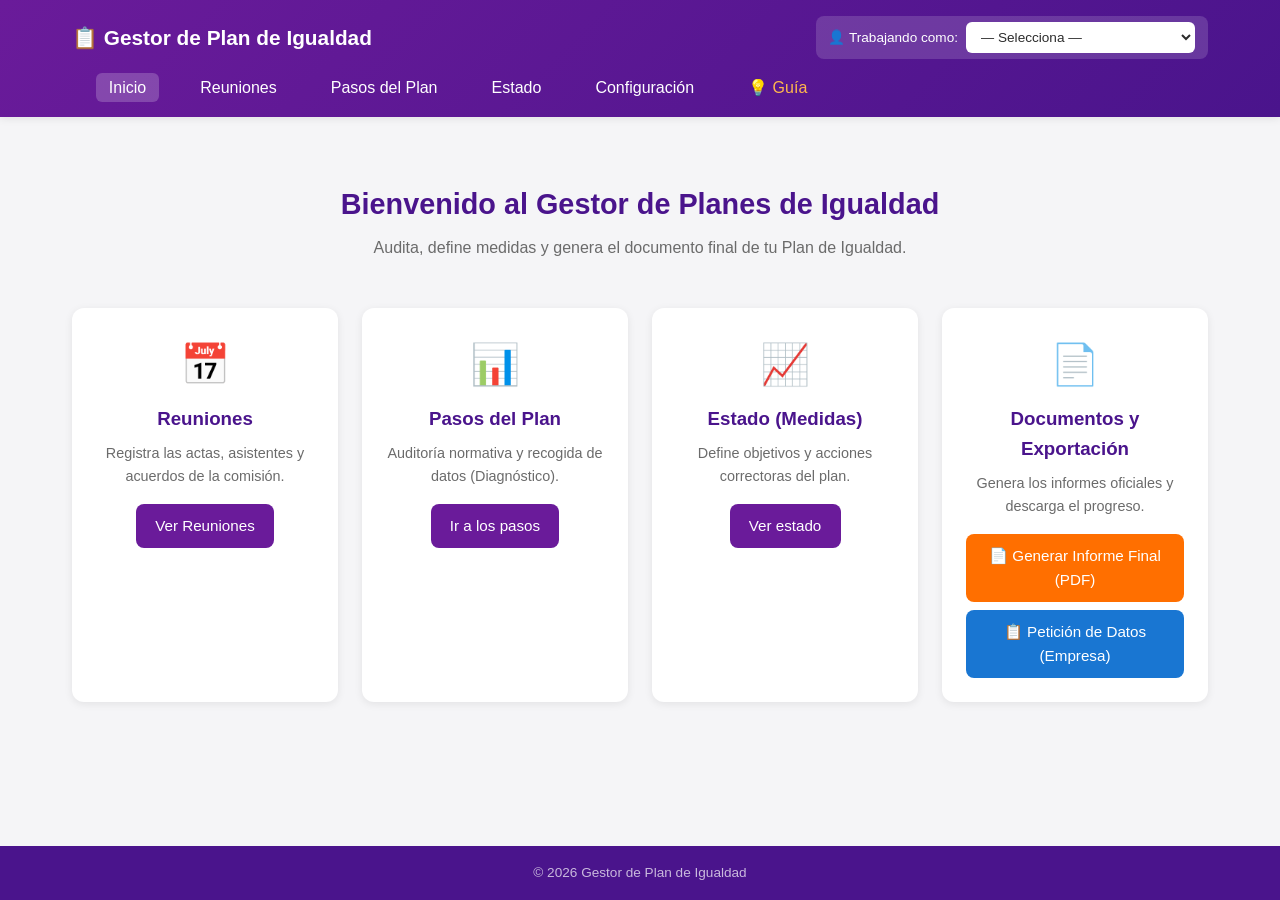
==== index.html @ d77b58f7 "puesta en marcha" ====
<!DOCTYPE html>
<html lang="es">
<head>
    <meta charset="UTF-8">
    <meta name="viewport" content="width=device-width, initial-scale=1.0">
    <title>Plan de Igualdad - Gestor</title>
    <link rel="stylesheet" href="css/styles.css">
</head>
<body>
    <header class="main-header">
        <div class="header-container">
            <h1>📋 Gestor de Plan de Igualdad</h1>
            <div class="demo-badge" id="demoBadge" style="display:none;" title="Los datos actuales son de ejemplo. Se quitará al guardar datos propios.">
                🎭 Modo DEMO
            </div>
            <div class="user-selector" id="userSelector">
                <span class="user-label">👤 Trabajando como:</span>
                <select id="usuarioActualSelect" title="Selecciona quién está trabajando">
                    <option value="">— Selecciona —</option>
                </select>
            </div>

            <nav id="mainNav"></nav>
        </div>
    </header>

    <main class="container">
        <section class="hero">
            <h2>Bienvenido al Gestor de Planes de Igualdad</h2>
            <p>Audita, define medidas y genera el documento final de tu Plan de Igualdad.</p>
        </section>

        <section class="cards">
            <div class="card">
                <div class="card-icon">📅</div>
                <h3>Reuniones</h3>
                <p>Registra las actas, asistentes y acuerdos de la comisión.</p>
                <a href="reuniones.html" class="btn">Ver Reuniones</a>
            </div>

            <div class="card">
                <div class="card-icon">📊</div>
                <h3>Pasos del Plan</h3>
                <p>Auditoría normativa y recogida de datos (Diagnóstico).</p>
                <a href="cumplimiento.html" class="btn">Ir a los pasos</a>
            </div>

            <div class="card">
                <div class="card-icon">📈</div>
                <h3>Estado (Medidas)</h3>
                <p>Define objetivos y acciones correctoras del plan.</p>
                <a href="estado.html" class="btn">Ver estado</a>
            </div>

            <div class="card">
                <div class="card-icon">📄</div>
                <h3>Documentos y Exportación</h3>
                <p>Genera los informes oficiales y descarga el progreso.</p>
                <div style="display: flex; flex-direction: column; gap: 0.5rem; margin-top: 1rem;">
                    <a href="informe.html" target="_blank" class="btn" style="background:var(--secondary);">📄 Generar Informe Final (PDF)</a>
                    <a href="peticion.html" target="_blank" class="btn" style="background:#1976d2;">📋 Petición de Datos (Empresa)</a>
                </div>
            </div>
        </section>
    </main>

    <footer class="main-footer">
        <p>&copy; 2026 Gestor de Plan de Igualdad</p>
    </footer>

    <script src="js/app.js"></script>
    <script src="js/modelo.js"></script>
    <script src="js/usuario-selector.js"></script>
    <script src="js/seed.js"></script>
    <script src="js/seed-loader.js"></script>
    <script src="js/nav.js"></script>
</body>
</html>
---- css/styles.css ----
/* ===== Reset y base ===== */
* { margin: 0; padding: 0; box-sizing: border-box; }

:root {
    --primary: #6a1b9a;
    --primary-dark: #4a148c;
    --secondary: #ff6f00;
    --bg: #f5f5f7;
    --card-bg: #ffffff;
    --text: #2c2c2c;
    --text-light: #6b6b6b;
    --border: #e0e0e0;
    --success: #2e7d32;
    --danger: #c62828;
    --shadow: 0 2px 8px rgba(0,0,0,0.08);
}

body {
    font-family: -apple-system, BlinkMacSystemFont, "Segoe UI", Roboto, sans-serif;
    background: var(--bg);
    color: var(--text);
    line-height: 1.6;
    display: flex;
    flex-direction: column;
    min-height: 100vh;
}

/* ===== Header ===== */
.main-header {
    background: linear-gradient(135deg, var(--primary) 0%, var(--primary-dark) 100%);
    color: #fff;
    box-shadow: var(--shadow);
}
.header-container {
    max-width: 1200px;
    margin: 0 auto;
    padding: 1rem 2rem;
    display: flex;
    justify-content: space-between;
    align-items: center;
    flex-wrap: wrap;
    gap: 1rem;
}
.main-header h1 { font-size: 1.3rem; }
.main-header nav a {
    color: #fff;
    text-decoration: none;
    margin-left: 1.5rem;
    padding: 0.4rem 0.8rem;
    border-radius: 6px;
    transition: background 0.2s;
}
.main-header nav a:hover,
.main-header nav a.active { background: rgba(255,255,255,0.2); }

/* ===== Contenedor principal ===== */
.container {
    max-width: 1200px;
    margin: 0 auto;
    padding: 2rem;
    flex: 1;
    width: 100%;
}

/* ===== Hero ===== */
.hero {
    text-align: center;
    padding: 2rem 0 1rem;
}
.hero h2 { font-size: 1.8rem; color: var(--primary-dark); margin-bottom: 0.5rem; }
.hero p { color: var(--text-light); }

/* ===== Tarjetas ===== */
.cards {
    display: grid;
    grid-template-columns: repeat(auto-fit, minmax(250px, 1fr));
    gap: 1.5rem;
    margin-top: 2rem;
}
.card {
    background: var(--card-bg);
    border-radius: 12px;
    padding: 1.5rem;
    box-shadow: var(--shadow);
    text-align: center;
    transition: transform 0.2s, box-shadow 0.2s;
}
.card:hover { transform: translateY(-4px); box-shadow: 0 6px 16px rgba(0,0,0,0.12); }
.card-icon { font-size: 2.5rem; margin-bottom: 0.5rem; }
.card h3 { color: var(--primary-dark); margin-bottom: 0.5rem; }
.card p { color: var(--text-light); font-size: 0.9rem; margin-bottom: 1rem; }

/* ===== Botones ===== */
.btn {
    display: inline-block;
    padding: 0.6rem 1.2rem;
    border: none;
    border-radius: 8px;
    background: var(--primary);
    color: #fff;
    font-size: 0.95rem;
    cursor: pointer;
    text-decoration: none;
    transition: background 0.2s;
}
.btn:hover:not(:disabled) { background: var(--primary-dark); }
.btn:disabled { background: #ccc; cursor: not-allowed; }
.btn-primary { background: var(--primary); }
.btn-danger { background: var(--danger); }
.btn-danger:hover { background: #8e1c1c; }

/* ===== Formulario configuración ===== */
.page-title { margin-bottom: 1.5rem; }
.page-title h2 { color: var(--primary-dark); }
.page-title p { color: var(--text-light); }

.config-form fieldset {
    background: var(--card-bg);
    border: 1px solid var(--border);
    border-radius: 12px;
    padding: 1.5rem;
    margin-bottom: 1.5rem;
    box-shadow: var(--shadow);
}
.config-form legend {
    font-weight: 600;
    color: var(--primary-dark);
    padding: 0 0.5rem;
    font-size: 1.05rem;
}
.form-grid {
    display: grid;
    grid-template-columns: repeat(auto-fit, minmax(240px, 1fr));
    gap: 1rem;
    margin-top: 0.5rem;
}
.form-group { display: flex; flex-direction: column; }
.form-group label {
    font-size: 0.85rem;
    color: var(--text-light);
    margin-bottom: 0.3rem;
    font-weight: 500;
}
.form-group input,
.form-group select {
    padding: 0.55rem 0.7rem;
    border: 1px solid var(--border);
    border-radius: 8px;
    font-size: 0.95rem;
    transition: border-color 0.2s, box-shadow 0.2s;
}
.form-group input:focus,
.form-group select:focus {
    outline: none;
    border-color: var(--primary);
    box-shadow: 0 0 0 3px rgba(106,27,154,0.15);
}

.form-actions {
    display: flex;
    gap: 1rem;
    justify-content: flex-end;
    flex-wrap: wrap;
}

/* ===== Mensajes de estado ===== */
.status-message {
    margin-top: 1rem;
    padding: 0.8rem 1rem;
    border-radius: 8px;
    display: none;
    font-size: 0.95rem;
}
.status-message.success {
    display: block;
    background: #e8f5e9;
    color: var(--success);
    border: 1px solid #a5d6a7;
}
.status-message.error {
    display: block;
    background: #ffebee;
    color: var(--danger);
    border: 1px solid #ef9a9a;
}

/* ===== Footer ===== */
.main-footer {
    background: var(--primary-dark);
    color: rgba(255,255,255,0.7);
    text-align: center;
    padding: 1rem;
    font-size: 0.85rem;
}

/* ===== Responsive ===== */
@media (max-width: 600px) {
    .header-container { flex-direction: column; align-items: flex-start; }
    .main-header nav a { margin-left: 0; margin-right: 1rem; }
    .container { padding: 1rem; }
    .form-actions { justify-content: stretch; }
    .form-actions .btn { flex: 1; }
}

/* ===== Selector de usuario (cabecera) ===== */
.user-selector {
    display: flex;
    align-items: center;
    gap: 0.5rem;
    background: rgba(255,255,255,0.15);
    padding: 0.4rem 0.8rem;
    border-radius: 8px;
}
.user-selector .user-label {
    font-size: 0.85rem;
    color: #fff;
    white-space: nowrap;
}
.user-selector select {
    padding: 0.35rem 0.6rem;
    border: 1px solid rgba(255,255,255,0.4);
    border-radius: 6px;
    background: #fff;
    color: var(--text);
    font-size: 0.85rem;
    cursor: pointer;
    min-width: 160px;
}

@media (max-width: 600px) {
    .user-selector { width: 100%; justify-content: space-between; }
    .user-selector select { flex: 1; }
}

/* ===== Estados de pasos (usado en Bloque B) ===== */
.estado-badge {
    display: inline-block;
    padding: 0.15rem 0.6rem;
    border-radius: 12px;
    font-size: 0.75rem;
    font-weight: 600;
    text-transform: uppercase;
    letter-spacing: 0.03em;
}
.estado-pendiente { background: #e0e0e0; color: #616161; }
.estado-en_curso  { background: #fff3e0; color: #e65100; }
.estado-hecho     { background: #e8f5e9; color: #2e7d32; }
.estado-validado  { background: #e3f2fd; color: #1565c0; }

/* ===== Badge Modo DEMO ===== */
.demo-badge {
    display: flex;
    align-items: center;
    gap: 0.4rem;
    padding: 0.35rem 0.8rem;
    background: #fff3e0;
    color: #e65100;
    border: 1px solid #ffb74d;
    border-radius: 8px;
    font-size: 0.8rem;
    font-weight: 600;
    animation: demoPulse 2.5s ease-in-out infinite;
}

@keyframes demoPulse {
    0%, 100% { opacity: 1; }
    50%      { opacity: 0.75; }
}

@media (max-width: 600px) {
    .demo-badge { font-size: 0.72rem; padding: 0.3rem 0.6rem; }
}

/* ===== Fichas de trabajo ===== */
.paso-item.estado-item-en_curso { background: #fff8e1; }
.paso-item.estado-item-hecho    { background: #f1f8e9; }
.paso-item.estado-item-validado { background: #e3f2fd; }

.ficha-trabajo {
    background: #fff;
    border: 1px solid var(--border);
    border-radius: 8px;
    padding: 1rem;
    margin-bottom: 1rem;
}

.ficha-grid {
    display: grid;
    grid-template-columns: repeat(auto-fit, minmax(180px, 1fr));
    gap: 0.8rem;
}

.btn-toggle-ficha:hover { text-decoration: none !important; }

.historial-detalle summary:hover { color: var(--primary-dark); }

/* ===== Auditoría ===== */
.estado-no_conforme { background: #ffebee; color: #c62828; }
.paso-item.estado-item-no_conforme { background: #fff5f5; border-left: 4px solid #c62828; }

/* ===== Zona de evidencias ===== */
input[type="file"] {
    cursor: pointer;
}
.btn-success {
    background: var(--success) !important;
    color: #fff !important;
}
.btn-success:hover {
    background: #1b5e20 !important;
}

/* Arreglo para que los botones de acción no se amontonen en pantallas pequeñas */
.form-actions {
    display: flex;
    flex-wrap: wrap;
    gap: 10px;
    justify-content: center; /* Los centra en el móvil */
}

@media (min-width: 768px) {
    .form-actions {
        justify-content: space-between; /* En PC los separa a los lados */
    }
}

/* Estilos para el desplegable de cada paso */
.paso-details > summary::-webkit-details-marker { display: none; }
.paso-details > summary:hover { background: #f5f5f7 !important; }
.paso-details[open] > summary { border-bottom: 1px solid var(--border); background: #f9f9f9 !important; }
.paso-details[open] > summary .paso-titulo { color: var(--primary-dark); }
/* Cambiar el color del fondo del paso según su estado */
.paso-item.estado-item-conforme summary { border-left: 4px solid var(--success); }
.paso-item.estado-item-parcial summary { border-left: 4px solid var(--secondary); }
.paso-item.estado-item-no_conforme summary { border-left: 4px solid var(--danger); }
.paso-item.estado-item-sin_auditar summary { border-left: 4px solid #ccc; }

/* Estilos para el desplegable de cada paso */
.paso-details > summary::-webkit-details-marker { display: none; }
.paso-details > summary:hover { background: #f5f5f7 !important; }
.paso-details[open] > summary { border-bottom: 1px solid var(--border); background: #f9f9f9 !important; }
.paso-details[open] > summary .paso-titulo { color: var(--primary-dark); }

/* Color del borde izquierdo según el estado */
.paso-item summary { border-left: 4px solid transparent; }
.paso-item.estado-item-conforme summary { border-left: 4px solid var(--success); }
.paso-item.estado-item-parcial summary { border-left: 4px solid var(--secondary); }
.paso-item.estado-item-no_conforme summary { border-left: 4px solid var(--danger); }
.paso-item.estado-item-sin_auditar summary { border-left: 4px solid #ccc; }

/* ===== Toasts (Notificaciones flotantes) ===== */
#toast-container {
    position: fixed;
    top: 20px;
    left: 50%;
    transform: translateX(-50%);
    z-index: 9999;
    display: flex;
    flex-direction: column;
    gap: 10px;
    pointer-events: none;
}

.toast {
    background: #333;
    color: #fff;
    padding: 12px 24px;
    border-radius: 8px;
    box-shadow: 0 4px 12px rgba(0,0,0,0.15);
    font-size: 0.95rem;
    font-weight: 500;
    display: flex;
    align-items: center;
    gap: 10px;
    animation: slideDown 0.3s ease-out forwards;
    opacity: 0;
    pointer-events: auto;
}

.toast.success { background: var(--success); }
.toast.error { background: var(--danger); }

@keyframes slideDown {
    from { transform: translateY(-20px); opacity: 0; }
    to { transform: translateY(0); opacity: 1; }
}

@keyframes fadeOut {
    from { opacity: 1; }
    to { opacity: 0; }
}
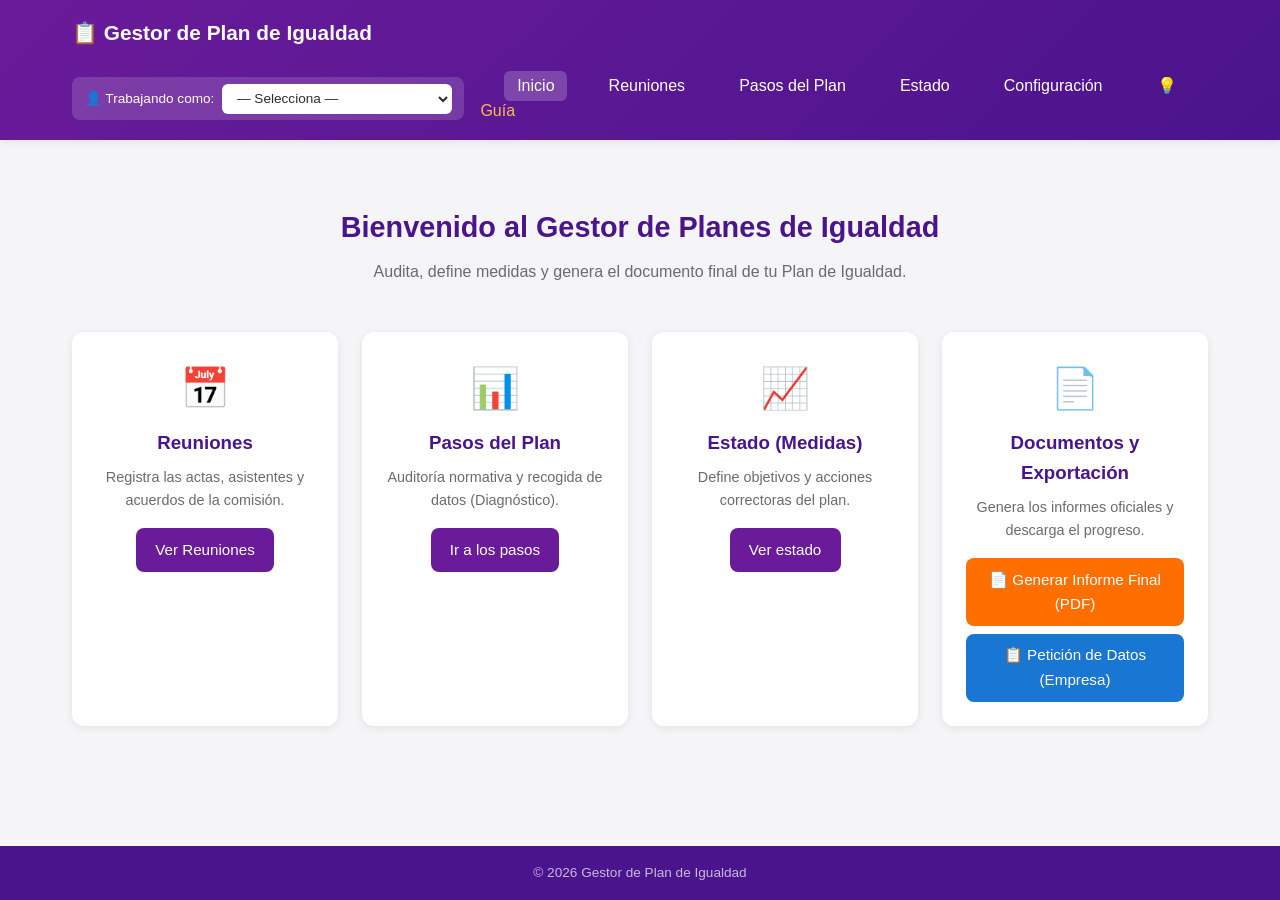
==== commit c0ff9e47: "responsive" ====
--- a/index.html
+++ b/index.html
@@ -9,18 +9,29 @@
 <body>
     <header class="main-header">
         <div class="header-container">
-            <h1>📋 Gestor de Plan de Igualdad</h1>
-            <div class="demo-badge" id="demoBadge" style="display:none;" title="Los datos actuales son de ejemplo. Se quitará al guardar datos propios.">
-                🎭 Modo DEMO
-            </div>
-            <div class="user-selector" id="userSelector">
-                <span class="user-label">👤 Trabajando como:</span>
-                <select id="usuarioActualSelect" title="Selecciona quién está trabajando">
-                    <option value="">— Selecciona —</option>
-                </select>
+            <div style="display:flex; justify-content:space-between; align-items:center; width:100%; flex-wrap: wrap;">
+                <h1>📋 Gestor de Plan de Igualdad</h1>
+                
+                <!-- Botón hamburguesa (solo móvil) -->
+                <button class="mobile-menu-btn" id="mobileMenuBtn" aria-label="Abrir menú">☰</button>
             </div>
 
-            <nav id="mainNav"></nav>
+            <!-- Contenedor de la navegación que se colapsa en móvil -->
+            <div class="nav-container" id="navContainer">
+                <div class="header-tools">
+                    <div class="demo-badge" id="demoBadge" style="display:none;" title="Los datos actuales son de ejemplo. Se quitará al guardar datos propios.">
+                        🎭 Modo DEMO
+                    </div>
+                    <div class="user-selector" id="userSelector">
+                        <span class="user-label">👤 Trabajando como:</span>
+                        <select id="usuarioActualSelect" title="Selecciona quién está trabajando">
+                            <option value="">— Selecciona —</option>
+                        </select>
+                    </div>
+                </div>
+                
+                <nav id="mainNav"></nav>
+            </div>
         </div>
     </header>
 
--- a/css/styles.css
+++ b/css/styles.css
@@ -389,3 +389,103 @@
     from { opacity: 1; }
     to { opacity: 0; }
 }
+
+/* ===== DISEÑO RESPONSIVE (Móviles y Tablets) ===== */
+
+/* Ocultar botón hamburguesa en ordenadores */
+.mobile-menu-btn {
+    display: none;
+    background: transparent;
+    border: none;
+    color: white;
+    font-size: 2rem;
+    cursor: pointer;
+    padding: 0;
+    line-height: 1;
+}
+
+/* Estilos base para el contenedor de navegación */
+.nav-container {
+    display: flex;
+    justify-content: space-between;
+    align-items: center;
+    width: 100%;
+    margin-top: 0.5rem;
+    gap: 1rem;
+}
+
+.header-tools {
+    display: flex;
+    align-items: center;
+    gap: 1rem;
+}
+
+/* --- Cambios para pantallas pequeñas (Móviles y Tablets) --- */
+@media (max-width: 900px) {
+    .header-container {
+        flex-direction: column;
+        align-items: flex-start;
+        padding: 1rem;
+    }
+    
+    .mobile-menu-btn {
+        display: block; /* Mostramos la hamburguesa */
+    }
+
+    /* Ocultamos el menú por defecto */
+    .nav-container {
+        display: none;
+        flex-direction: column;
+        align-items: flex-start;
+        width: 100%;
+        background: rgba(0,0,0,0.1);
+        padding: 1rem;
+        border-radius: 8px;
+        margin-top: 1rem;
+    }
+
+    /* Clase que activa JS para mostrar el menú */
+    .nav-container.show-mobile {
+        display: flex;
+    }
+
+    .header-tools {
+        flex-direction: column;
+        align-items: flex-start;
+        width: 100%;
+        margin-bottom: 1rem;
+        padding-bottom: 1rem;
+        border-bottom: 1px solid rgba(255,255,255,0.2);
+    }
+
+    .user-selector {
+        width: 100%;
+        flex-wrap: wrap;
+    }
+
+    .user-selector select {
+        width: 100%;
+        margin-top: 0.5rem;
+    }
+
+    /* El menú de enlaces se pone en vertical */
+    #mainNav {
+        display: flex;
+        flex-direction: column;
+        width: 100%;
+        gap: 0.5rem;
+    }
+
+    #mainNav a {
+        margin: 0;
+        padding: 0.8rem;
+        width: 100%;
+        border-radius: 8px;
+        background: rgba(255,255,255,0.05);
+    }
+
+    #mainNav a.active {
+        background: rgba(255,255,255,0.3);
+        font-weight: bold;
+    }
+}
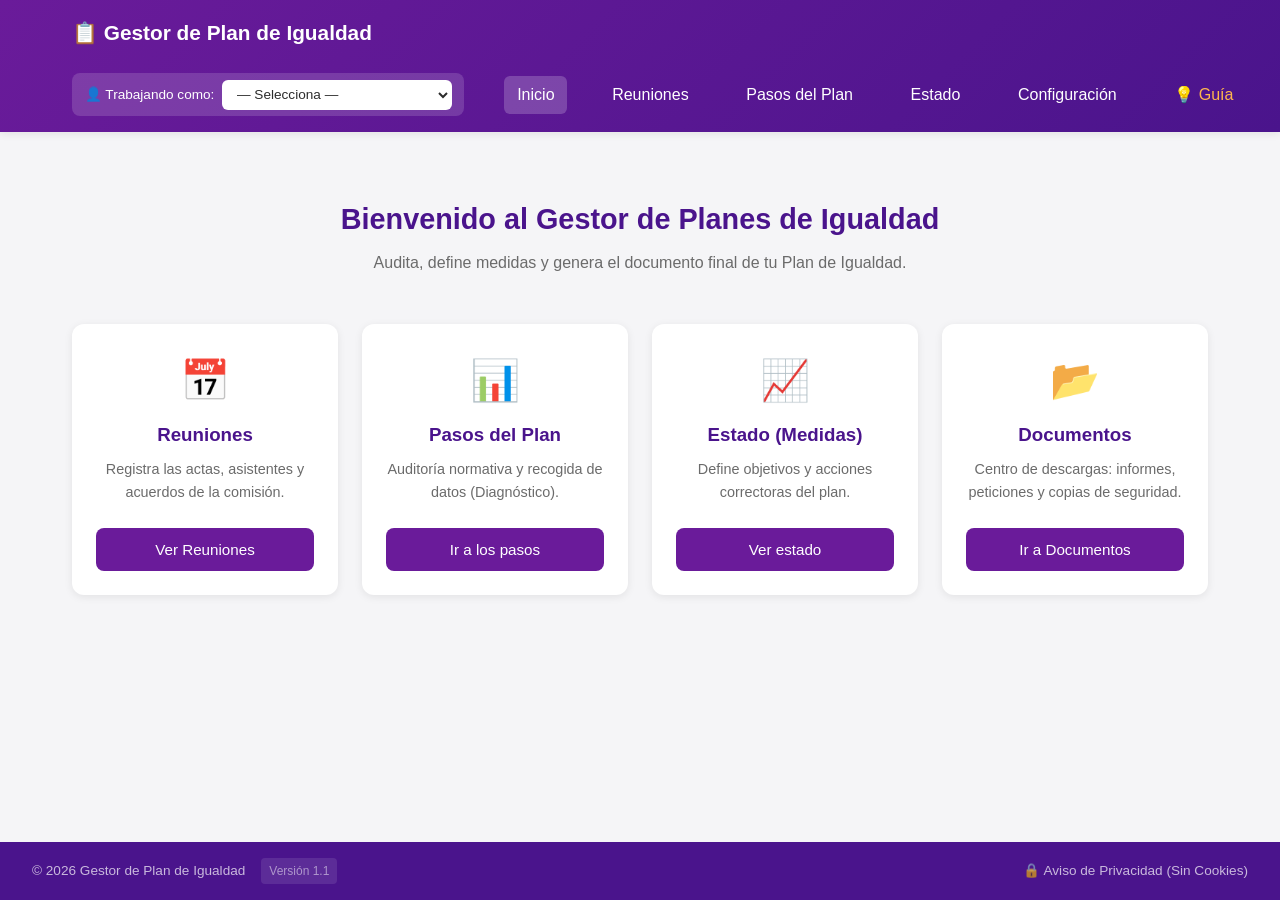
==== commit 18cfdc7c: "novacion 5" ====
--- a/index.html
+++ b/index.html
@@ -64,19 +64,20 @@
             </div>
 
             <div class="card">
-                <div class="card-icon">📄</div>
-                <h3>Documentos y Exportación</h3>
-                <p>Genera los informes oficiales y descarga el progreso.</p>
-                <div style="display: flex; flex-direction: column; gap: 0.5rem; margin-top: 1rem;">
-                    <a href="informe.html" target="_blank" class="btn" style="background:var(--secondary);">📄 Generar Informe Final (PDF)</a>
-                    <a href="peticion.html" target="_blank" class="btn" style="background:#1976d2;">📋 Petición de Datos (Empresa)</a>
-                </div>
+                <div class="card-icon">📂</div>
+                <h3>Documentos</h3>
+                <p>Centro de descargas: informes, peticiones y copias de seguridad.</p>
+                <a href="documentos.html" class="btn">Ir a Documentos</a>
             </div>
         </section>
     </main>
 
-    <footer class="main-footer">
-        <p>&copy; 2026 Gestor de Plan de Igualdad</p>
+        <footer class="main-footer" style="display:flex; justify-content:space-between; align-items:center; flex-wrap:wrap; gap:1rem; padding: 1rem 2rem;">
+        <div style="display: flex; align-items: center; gap: 1rem;">
+            <p style="margin:0;">&copy; 2026 Gestor de Plan de Igualdad</p>
+            <span style="background: rgba(255,255,255,0.1); padding: 0.2rem 0.5rem; border-radius: 4px; font-size: 0.75rem; color: rgba(255,255,255,0.5);" title="Versión de la aplicación">Versión 1.1</span>
+        </div>
+        <a href="#" onclick="event.preventDefault(); document.getElementById('modalPrivacidad').style.display='flex';" style="color:rgba(255,255,255,0.7); text-decoration:none; font-size:0.85rem; transition:color 0.2s;" onmouseover="this.style.color='#fff'" onmouseout="this.style.color='rgba(255,255,255,0.7)'">🔒 Aviso de Privacidad (Sin Cookies)</a>
     </footer>
 
     <script src="js/app.js"></script>
@@ -85,5 +86,52 @@
     <script src="js/seed.js"></script>
     <script src="js/seed-loader.js"></script>
     <script src="js/nav.js"></script>
+
+    
+    
+    <!-- Modal Aviso Legal y Privacidad -->
+    <div id="modalPrivacidad" style="display:none; position:fixed; top:0; left:0; width:100%; height:100%; background:rgba(0,0,0,0.6); z-index:9999; align-items:center; justify-content:center; padding: 1rem;">
+        <div style="background:#fff; max-width:750px; width:100%; border-radius:12px; box-shadow: 0 10px 25px rgba(0,0,0,0.2); display: flex; flex-direction: column; max-height: 90vh;">
+            
+            <div style="background:var(--primary-dark); color:#fff; padding:1rem 1.5rem; display:flex; justify-content:space-between; align-items:center; border-radius: 12px 12px 0 0;">
+                <h3 style="margin:0; font-size: 1.1rem;">⚖️ Aviso Legal y Privacidad</h3>
+                <button onclick="document.getElementById('modalPrivacidad').style.display='none'" style="background:none; border:none; color:#fff; font-size:1.5rem; cursor:pointer; line-height: 1;">✕</button>
+            </div>
+            
+            <div style="padding:1.5rem; font-size:0.9rem; overflow-y:auto; line-height: 1.6; color: #333;">
+                
+                <h4 style="color: var(--primary); margin-top: 0; margin-bottom: 0.5rem;">1. Información General (LSSI)</h4>
+                <p>En cumplimiento del artículo 10 de la Ley 34/2002 (LSSI), se informa que esta aplicación web es una herramienta de carácter personal, creada por <strong>Miguel Ángel García Rodríguez</strong> para facilitar la gestión interna del Plan de Igualdad en el seno del comité. Para cualquier consulta o duda, puede contactar en: <strong>mikeldesuait@gmail.com</strong>.</p>
+
+                <h4 style="color: var(--primary); margin-top: 1rem; margin-bottom: 0.5rem;">2. Protección de Datos (RGPD)</h4>
+                <p>De conformidad con el Reglamento (UE) 2016/679 (RGPD), se informa que los datos personales introducidos en esta aplicación (nombres de los miembros del comité, asistencias, notas, etc.) son tratados de forma estrictamente local con la única finalidad de gestionar el Plan de Igualdad (amparado por el RD 901/2020). El responsable del tratamiento de estos datos es el propio usuario que los introduce (el comité).</p>
+
+                <h4 style="color: var(--primary); margin-top: 1rem; margin-bottom: 0.5rem;">3. Almacenamiento 100% Local (Sin Servidores)</h4>
+                <p><strong>Esta aplicación no dispone de base de datos en la nube ni envía información a ningún servidor.</strong> Todos los datos que usted introduce se guardan exclusivamente en el almacenamiento local de su propio navegador (LocalStorage e IndexedDB). El creador de la herramienta no tiene acceso, en ningún momento, a los datos de la empresa ni de los trabajadores. La pérdida de datos por borrado de caché es responsabilidad del usuario, por lo que se recomienda el uso de las copias de seguridad (.json).</p>
+
+                <h4 style="color: var(--primary); margin-top: 1rem; margin-bottom: 0.5rem;">4. Política de Cookies</h4>
+                <p>Esta web <strong>no utiliza cookies</strong> de análisis, publicidad ni rastreo. Únicamente utiliza el almacenamiento técnico necesario para el funcionamiento de la herramienta. Al no utilizar cookies de terceros, no se requiere el consentimiento explícito mediante banner.</p>
+
+                <h4 style="color: var(--primary); margin-top: 1rem; margin-bottom: 0.5rem;">5. Alojamiento (GitHub Pages)</h4>
+                <p>El código fuente de esta aplicación está alojado en GitHub Pages. Al acceder a la web, GitHub puede registrar la dirección IP del visitante por motivos técnicos de seguridad (logs), sin que el creador de esta app tenga acceso a dichos datos.</p>
+                
+
+                <h4 style="color: var(--primary); margin-top: 1rem; margin-bottom: 0.5rem;">6. Enlaces a Terceros y Almacenamiento Técnico</h4>
+                <p>Esta herramienta incluye enlaces de referencia a normativas oficiales (como el BOE) y al Ministerio de Igualdad. Al hacer clic en ellos, el usuario accede a sitios web externos cuyas políticas de privacidad son ajenas a esta aplicación. Por otro lado, esta web utiliza el almacenamiento local del navegador (LocalStorage), que es <strong>estrictamente necesario</strong> para el funcionamiento técnico de la herramienta (guardar actas y auditorías) y, por tanto, está exento de consentimiento previo según la LSSI.</p>
+
+                <div style="background: #f5f5f5; padding: 1rem; border-left: 4px solid var(--primary); margin-top: 1.5rem;">
+                    <p style="margin: 0;"><strong>Derechos del usuario:</strong> Puede ejercer sus derechos de acceso, rectificación, supresión y oposición simplemente borrando los datos desde la propia aplicación o contactando con el correo indicado arriba.</p>
+                </div>
+
+            </div>
+            
+            <div style="padding: 1rem 1.5rem; background:#f9f9f9; text-align:right; border-top:1px solid #eee; border-radius: 0 0 12px 12px;">
+                <button onclick="document.getElementById('modalPrivacidad').style.display='none'" class="btn btn-primary">He leído y entiendo</button>
+            </div>
+        </div>
+    </div>
+
+
+
 </body>
 </html>
--- a/css/styles.css
+++ b/css/styles.css
@@ -489,3 +489,99 @@
         font-weight: bold;
     }
 }
+
+/* Arreglo para que el menú no se rompa en varias líneas */
+#mainNav {
+    display: flex;
+    flex-wrap: nowrap; /* Prohíbe que los enlaces bajen a la siguiente línea */
+    align-items: center;
+    gap: 0.5rem;
+}
+
+#mainNav a {
+    white-space: nowrap; /* Obliga a que el texto del enlace no se parta */
+}
+
+/* El enlace de la Guía lo unimos para que el emoji no se separe del texto */
+#mainNav a[href="guia.html"] {
+    display: flex;
+    align-items: center;
+    gap: 4px;
+}
+
+/* ===== ARREGLO PARA TABLETS (Evitar que el menú bloquee los toques) ===== */
+
+/* Aseguramos que los botones estén siempre por encima */
+button, .btn {
+    position: relative;
+    z-index: 10;
+    touch-action: manipulation; /* Mejora la respuesta al toque en móviles */
+}
+
+/* En pantallas táctiles, aseguramos que el contenedor del formulario tenga su propio contexto */
+.config-form fieldset {
+    position: relative;
+    z-index: 1;
+}
+
+/* Hacemos el botón de "Añadir representante" más grande y fácil de pulsar en pantallas táctiles */
+@media (max-width: 1024px) {
+    .btn {
+        padding: 0.8rem 1.2rem; /* Botones más altos en tablet */
+        font-size: 1rem;
+    }
+    
+    /* Si el menú móvil está abierto, que no tape los botones de abajo */
+    .nav-container.show-mobile {
+        z-index: 999;
+    }
+}
+
+/* ===== DISEÑO DE LOS MIEMBROS DEL COMITÉ EN TABLETS Y MÓVILES ===== */
+@media (max-width: 768px) {
+    /* Hacemos que la fila del representante se convierta en una columna */
+    .miembro-empresa, .miembro-trabajadores {
+        flex-direction: column !important;
+        background: #fff;
+        padding: 0.8rem;
+        border-radius: 8px;
+        border: 1px solid #ddd;
+        gap: 0.5rem !important;
+    }
+
+    /* El campo de texto ocupa todo el ancho */
+    .miembro-empresa input, .miembro-trabajadores input {
+        width: 100%;
+        margin-bottom: 0.2rem;
+    }
+
+    /* El desplegable ocupa todo el ancho */
+    .miembro-empresa select, .miembro-trabajadores select {
+        width: 100% !important;
+    }
+
+    /* El botón de la papelera se alinea a la derecha y se hace más grande para tocarlo bien */
+    .miembro-empresa button, .miembro-trabajadores button {
+        width: 100%;
+        padding: 0.6rem;
+        display: flex;
+        justify-content: center;
+        align-items: center;
+    }
+}
+
+/* Forzar que todas las tarjetas tengan la misma altura y el botón siempre abajo */
+.cards {
+    align-items: stretch;
+}
+
+.cards .card {
+    display: flex;
+    flex-direction: column;
+    height: 100%;
+}
+
+.cards .card p {
+    flex-grow: 1; /* Esto empuja el botón hacia abajo */
+    margin-bottom: 1.5rem;
+}
